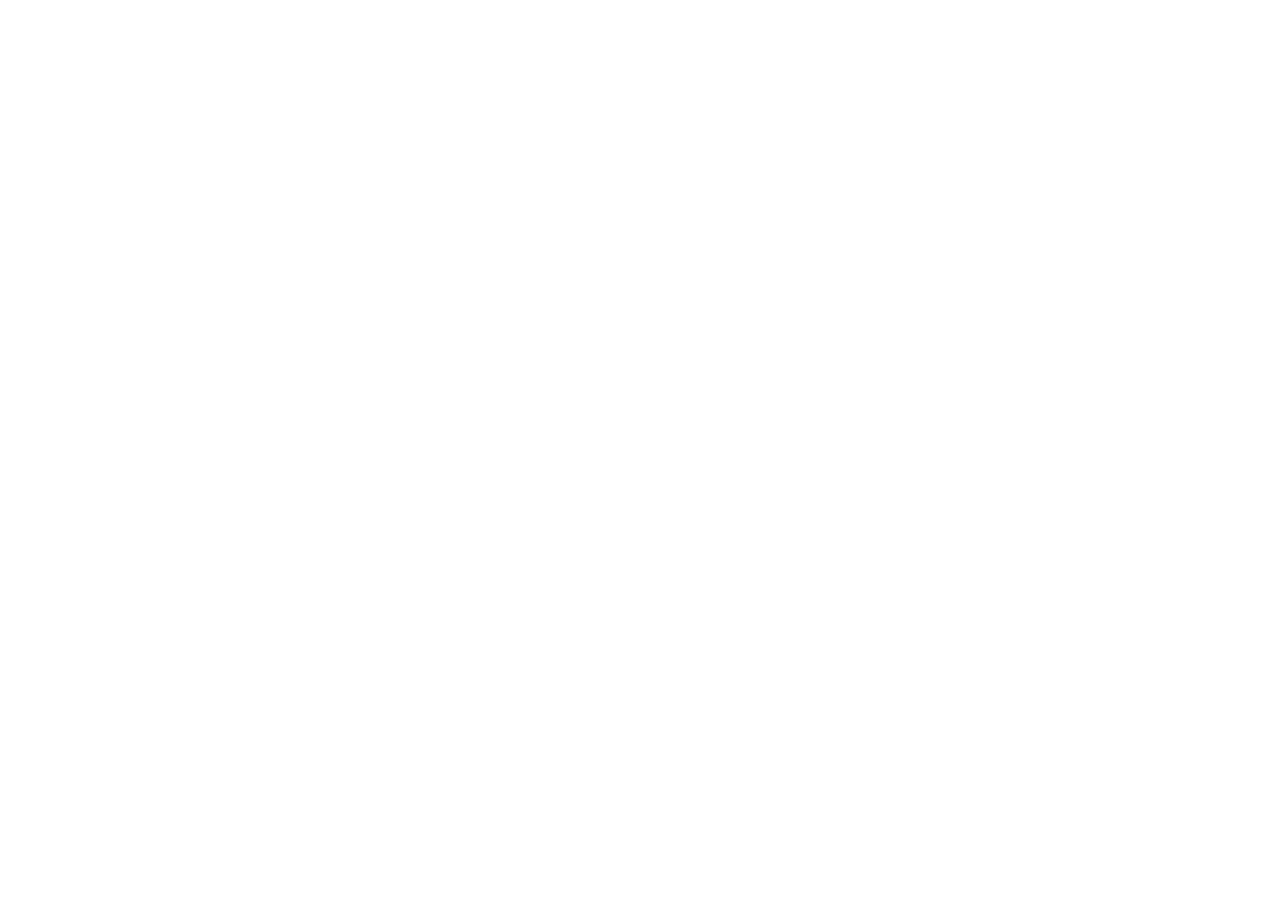
==== instapaper.html @ 8da57b31 "Initial index page created with css and js dependencies added" ====
<html>
  <head>
    <meta charset="UTF-8">
    <meta name="viewport" content="width=device-width, initial-scale=1.0">
    <meta http-equiv="X-UA-Compatible" content="ie=edge">
    <!-- Latest compiled and minified CSS -->
    <link rel="stylesheet" href="https://maxcdn.bootstrapcdn.com/bootstrap/3.3.7/css/bootstrap.min.css" integrity="sha384-BVYiiSIFeK1dGmJRAkycuHAHRg32OmUcww7on3RYdg4Va+PmSTsz/K68vbdEjh4u" crossorigin="anonymous">
    <!-- jQuery -->
    <script src="https://ajax.googleapis.com/ajax/libs/jquery/3.1.1/jquery.min.js"></script>
    <!-- Latest compiled and minified JavaScript -->
    <script src="https://maxcdn.bootstrapcdn.com/bootstrap/3.3.7/js/bootstrap.min.js" integrity="sha384-Tc5IQib027qvyjSMfHjOMaLkfuWVxZxUPnCJA7l2mCWNIpG9mGCD8wGNIcPD7Txa" crossorigin="anonymous"></script>
    <link rel="stylesheet" href="css/style.css">
    <title>Adrian Prieto</title>
  </head>
  <body>

  


  <script type="js/script.js"></script>
  </body>
</html>
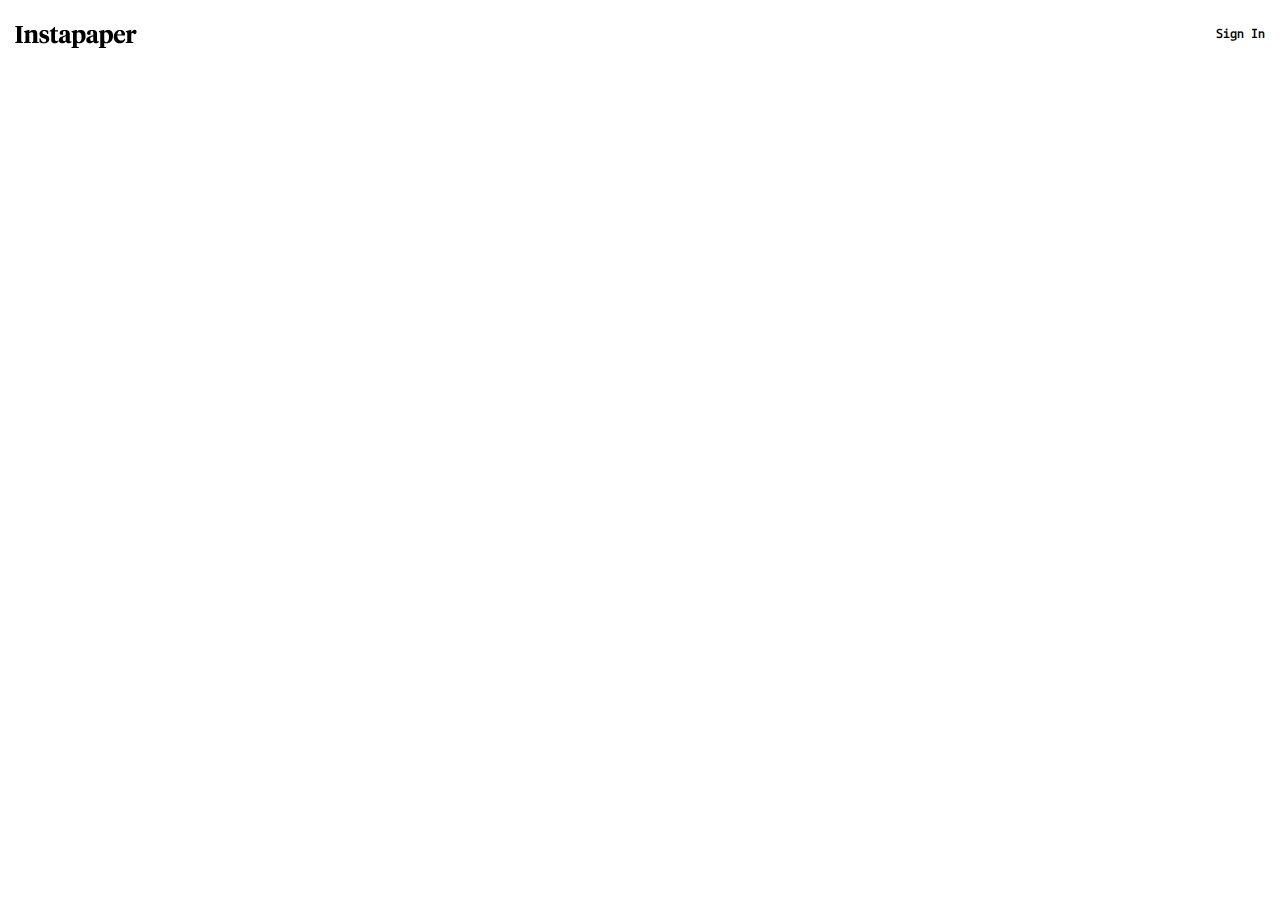
==== commit 97ded286: "navbar added" ====
--- a/instapaper.html
+++ b/instapaper.html
@@ -14,7 +14,46 @@
   </head>
   <body>
 
-  
+
+  <div class="nav">
+    <div class="logo">
+      <a href="#"><img src="img/brand-logo.png" alt="brand-logo"></a>
+    </div>
+    <div class="singin">
+        <a href="#">Sign In</a>
+    </div>
+  </div>
+
+
+
+  <section class="description">
+
+
+  </section>
+
+
+
+  <section class="save">
+
+  </section>
+
+
+
+  <section class="read">
+
+  </section>
+
+
+
+  <section class="create">
+
+  </section>
+
+
+
+  <section class="try">
+
+  </section>
 
 
   <script type="js/script.js"></script>
--- a/css/style.css
+++ b/css/style.css
@@ -0,0 +1,71 @@
+/* Colors
+
+white: #FFFFFF;
+black: #000000;
+
+*/
+
+/* FONTS */
+
+@import url('https://fonts.googleapis.com/css?family=Lekton:400,400i,700');
+
+* {
+  -moz-box-sizing: border-box;
+  -webkit-box-sizing: border-box;
+  box-sizing: border-box;
+}
+
+body {
+  font-family: 'Lekton', sans-serif;
+  background-color: #FFFFFF;
+}
+
+.nav {
+  padding-top: 10px;
+  min-height: 57px;
+}
+
+.logo {
+  padding: 5px;
+  float: left;
+}
+
+.singin {
+  padding: 15px;
+  float: right;
+}
+
+.singin a {
+  font-weight: bold;
+  color: #000000;
+}
+
+
+
+
+
+
+
+
+
+
+
+
+
+
+
+
+/* MEDIA QUERIES */
+
+/* Medium Screen */
+@media screen and (max-width: 768px) {
+
+
+}
+
+/* Portrait Phone and Landscape */
+@media screen and (max-width: 540px) {
+
+
+
+}
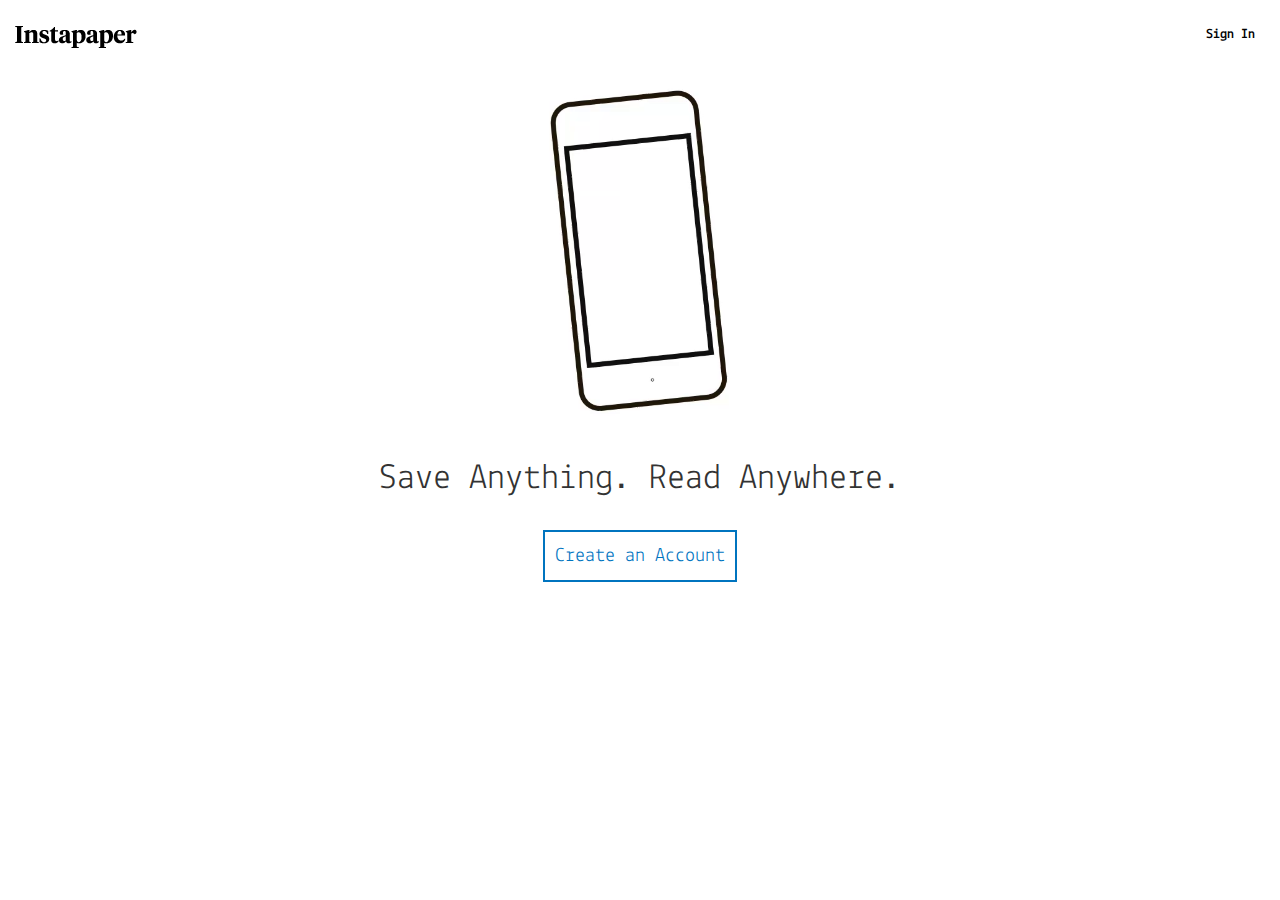
==== commit 320a62ff: "description section added" ====
--- a/instapaper.html
+++ b/instapaper.html
@@ -3,6 +3,7 @@
     <meta charset="UTF-8">
     <meta name="viewport" content="width=device-width, initial-scale=1.0">
     <meta http-equiv="X-UA-Compatible" content="ie=edge">
+    <link rel="icon" href="img/favicon.png">
     <!-- Latest compiled and minified CSS -->
     <link rel="stylesheet" href="https://maxcdn.bootstrapcdn.com/bootstrap/3.3.7/css/bootstrap.min.css" integrity="sha384-BVYiiSIFeK1dGmJRAkycuHAHRg32OmUcww7on3RYdg4Va+PmSTsz/K68vbdEjh4u" crossorigin="anonymous">
     <!-- jQuery -->
@@ -28,6 +29,22 @@
 
   <section class="description">
 
+    <div class="video">
+      <video class="intro_video" poster="img/landing_video_poster.png" preload="" autoplay="" loop="">
+        <source src="video/ip_landing_video_350kbps.mp4" type="video/mp4">
+        <source src="video/ip_landing_video_350kbps.webmhd.webm" type="video/webm">
+        <img class="hero_image_fallback" src="img/landing_video_fallback.png" alt="Instapaper works on iPhone, iPad, Android, Kindle, and Desktop" title="Instapaper works on iPhone, iPad, Android, Kindle, and Desktop">
+      </video>
+    </div>
+
+    <div class="row video-info">
+      <h1 class="center-text">Save Anything. Read Anywhere.</h1>
+      <div class="row">
+        <div class="col-sm-4 col-sm-offset-4">
+          <input type="button" class="info_button" value="Create an Account">
+        </div>
+      </div>
+    </div>
 
   </section>
 
--- a/css/style.css
+++ b/css/style.css
@@ -2,6 +2,7 @@
 
 white: #FFFFFF;
 black: #000000;
+blue:  FFFFFF;
 
 */
 
@@ -31,7 +32,7 @@
 }
 
 .singin {
-  padding: 15px;
+  padding: 15px 25px 15px 15px;
   float: right;
 }
 
@@ -40,16 +41,41 @@
   color: #000000;
 }
 
+.intro_video {
+  margin: 0 auto;
+  display: block;
+  max-height: 378px;
+}
 
+.video_info {
+  vertical-align: middle;
+}
 
+.video_info h1 {
+  font-size: 48px;
+}
 
+.center-text {
+  text-align: center;
+  margin-left: 15%;
+  margin-right: 15%;
+}
 
+input.info_button {
+  font-size: 20px;
+  margin: 20px auto;
+  padding: 10px;
+  display: block;
+  background-color: #FFFFFF;
+  color: #0074bf;
+  border: 2px solid #0074bf;
+  transition: background-color 0.2s ease;
+}
 
-
-
-
-
-
+input.info_button:hover {
+  color: #FFFFFF;
+  background-color: #0074bf;
+}
 
 
 
@@ -60,12 +86,22 @@
 /* Medium Screen */
 @media screen and (max-width: 768px) {
 
+  .intro_video {
+    max-height: 300;
+  }
+
+  .video_info h1 {
+    font-size: 30px;
+  }
 
 }
 
 /* Portrait Phone and Landscape */
 @media screen and (max-width: 540px) {
 
+  .intro_video {
+    max-height: 255px;
+  }
 
 
 }
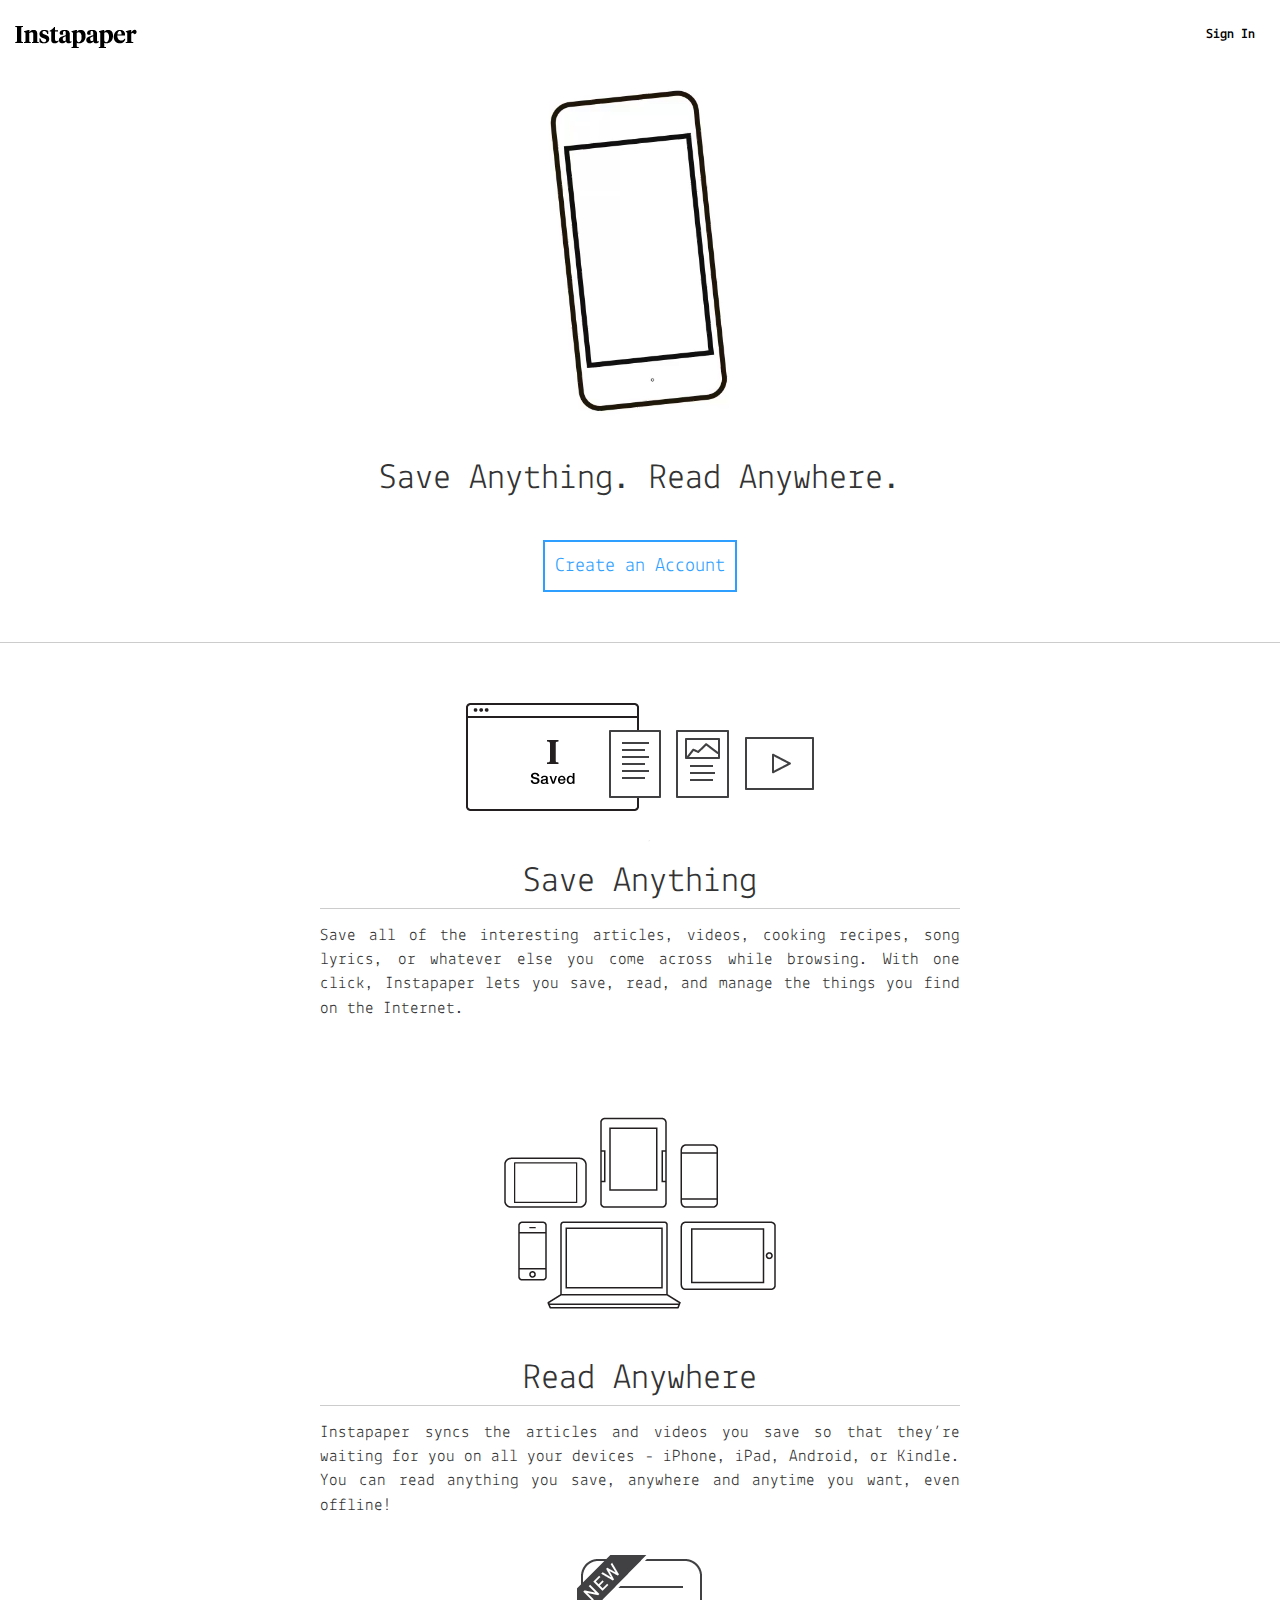
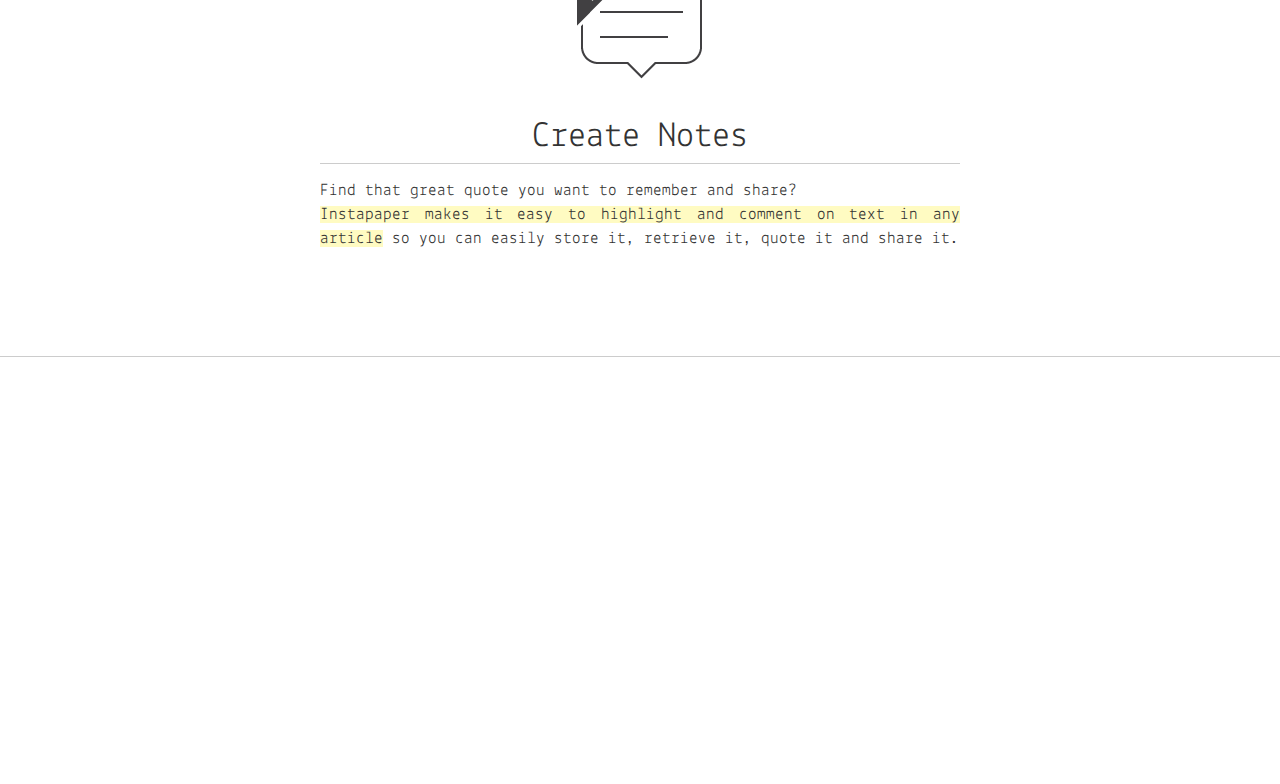
==== commit 246140c2: "save and create sections added to landing page" ====
--- a/instapaper.html
+++ b/instapaper.html
@@ -16,6 +16,8 @@
   <body>
 
 
+  <!-- NAVBAR -->
+
   <div class="nav">
     <div class="logo">
       <a href="#"><img src="img/brand-logo.png" alt="brand-logo"></a>
@@ -23,11 +25,13 @@
     <div class="singin">
         <a href="#">Sign In</a>
     </div>
-  </div>
+  </div><!-- END NAVBAR -->
 
 
 
-  <section class="description">
+  <!-- DESCRIPTION -->
+
+  <section class="description margin-bottom">
 
     <div class="video">
       <video class="intro_video" poster="img/landing_video_poster.png" preload="" autoplay="" loop="">
@@ -46,33 +50,79 @@
       </div>
     </div>
 
-  </section>
+  </section><!-- END DESCRIPTION -->
 
 
 
-  <section class="save">
+  <!-- SAVE -->
 
-  </section>
+  <section class="save border-top">
+      <div class="col-xs-10 col-xs-offset-1 col-sm-6 col-sm-offset-3">
+
+        <div class="row">
+          <img class="img-responsive"src="img/landing_save_anything.png" alt="landing_save_anything">
+        </div>
+
+        <div class="row">
+          <h1>Save Anything</h1>
+          <p>Save all of the interesting articles, videos, cooking recipes, song lyrics, or whatever else you come across while browsing. With one click, Instapaper lets you save, read, and manage the things you find on the Internet.</p>
+        </div>
+
+      </div>
+  </section><!-- END SAVE -->
 
 
 
+  <!-- READ -->
+
   <section class="read">
+    <div class="col-xs-10 col-xs-offset-1 col-sm-6 col-sm-offset-3">
 
-  </section>
+      <div class="row">
+        <img class="img-responsive"src="img/landing_read_anywhere.png" alt="landing_read_anywhere">
+      </div>
+
+      <div class="row">
+        <h1>Read Anywhere</h1>
+        <p>Instapaper syncs the articles and videos you save so that they’re waiting for you on all your devices - iPhone, iPad, Android, or Kindle. You can read anything you save, anywhere and anytime you want, even offline!</p>
+      </div>
+
+    </div>
+  </section><!-- END READ -->
 
 
 
-  <section class="create">
+  <!-- CREATE -->
 
-  </section>
+  <section class="create margin-bottom">
+
+    <div class="col-xs-10 col-xs-offset-1 col-sm-6 col-sm-offset-3">
+
+      <div class="row">
+        <img class="img-responsive"src="img/landing_notes.png" alt="landing_notes">
+      </div>
+
+      <div class="row">
+        <h1>Create Notes</h1>
+        <p>Find that great quote you want to remember and share? <br>
+          <span class="highlighted">Instapaper makes it easy to highlight and comment on text in any article</span> so you can easily store it, retrieve it, quote it and share it.</p>
+      </div>
+
+    </div>
+
+  </section><!-- END CREATE -->
 
 
 
-  <section class="try">
+  <!-- TRY -->
+  <section class="try border-top">
 
-  </section>
+  </section><!-- END TRY -->
 
 
+  <!-- SCRIPTS -->
+
   <script type="js/script.js"></script>
+
   </body>
 </html>
--- a/css/style.css
+++ b/css/style.css
@@ -2,7 +2,8 @@
 
 white: #FFFFFF;
 black: #000000;
-blue:  FFFFFF;
+blue:  #2E9FFF;
+cream: #FFFBC2;
 
 */
 
@@ -20,6 +21,8 @@
   font-family: 'Lekton', sans-serif;
   background-color: #FFFFFF;
 }
+
+/* NAV */
 
 .nav {
   padding-top: 10px;
@@ -39,6 +42,47 @@
 .singin a {
   font-weight: bold;
   color: #000000;
+}
+
+/* SECTION */
+
+section {
+  min-height: 428px;
+}
+
+section {
+  padding-top: 40px;
+}
+
+section img {
+  margin: 0 auto;
+}
+
+section h1 {
+  text-align: center;
+  border-bottom: 1px solid #ccc;
+  padding-bottom: 5px;
+  margin-bottom: 15px;
+}
+
+section p {
+  font-size: 17px;
+  text-align: justify;
+}
+
+.margin-bottom {
+  margin-bottom: 30px;
+}
+
+.border-top {
+  border-top: 1px solid #ccc;
+}
+
+
+/* DESCRIPTION  */
+
+section.description {
+  padding-top: 0;
 }
 
 .intro_video {
@@ -67,17 +111,28 @@
   padding: 10px;
   display: block;
   background-color: #FFFFFF;
-  color: #0074bf;
-  border: 2px solid #0074bf;
-  transition: background-color 0.2s ease;
+  color: #2E9FFF;
+  border: 2px solid #2E9FFF;
+  transition: background-color 0.3s ease;
 }
 
 input.info_button:hover {
   color: #FFFFFF;
-  background-color: #0074bf;
+  background-color: #2E9FFF;
 }
 
 
+/* SAVE */
+
+section.description h1 {
+  border-bottom: none;
+}
+
+/* CREATE */
+
+p span.highlighted {
+  background: #FFFBC2;
+}
 
 
 
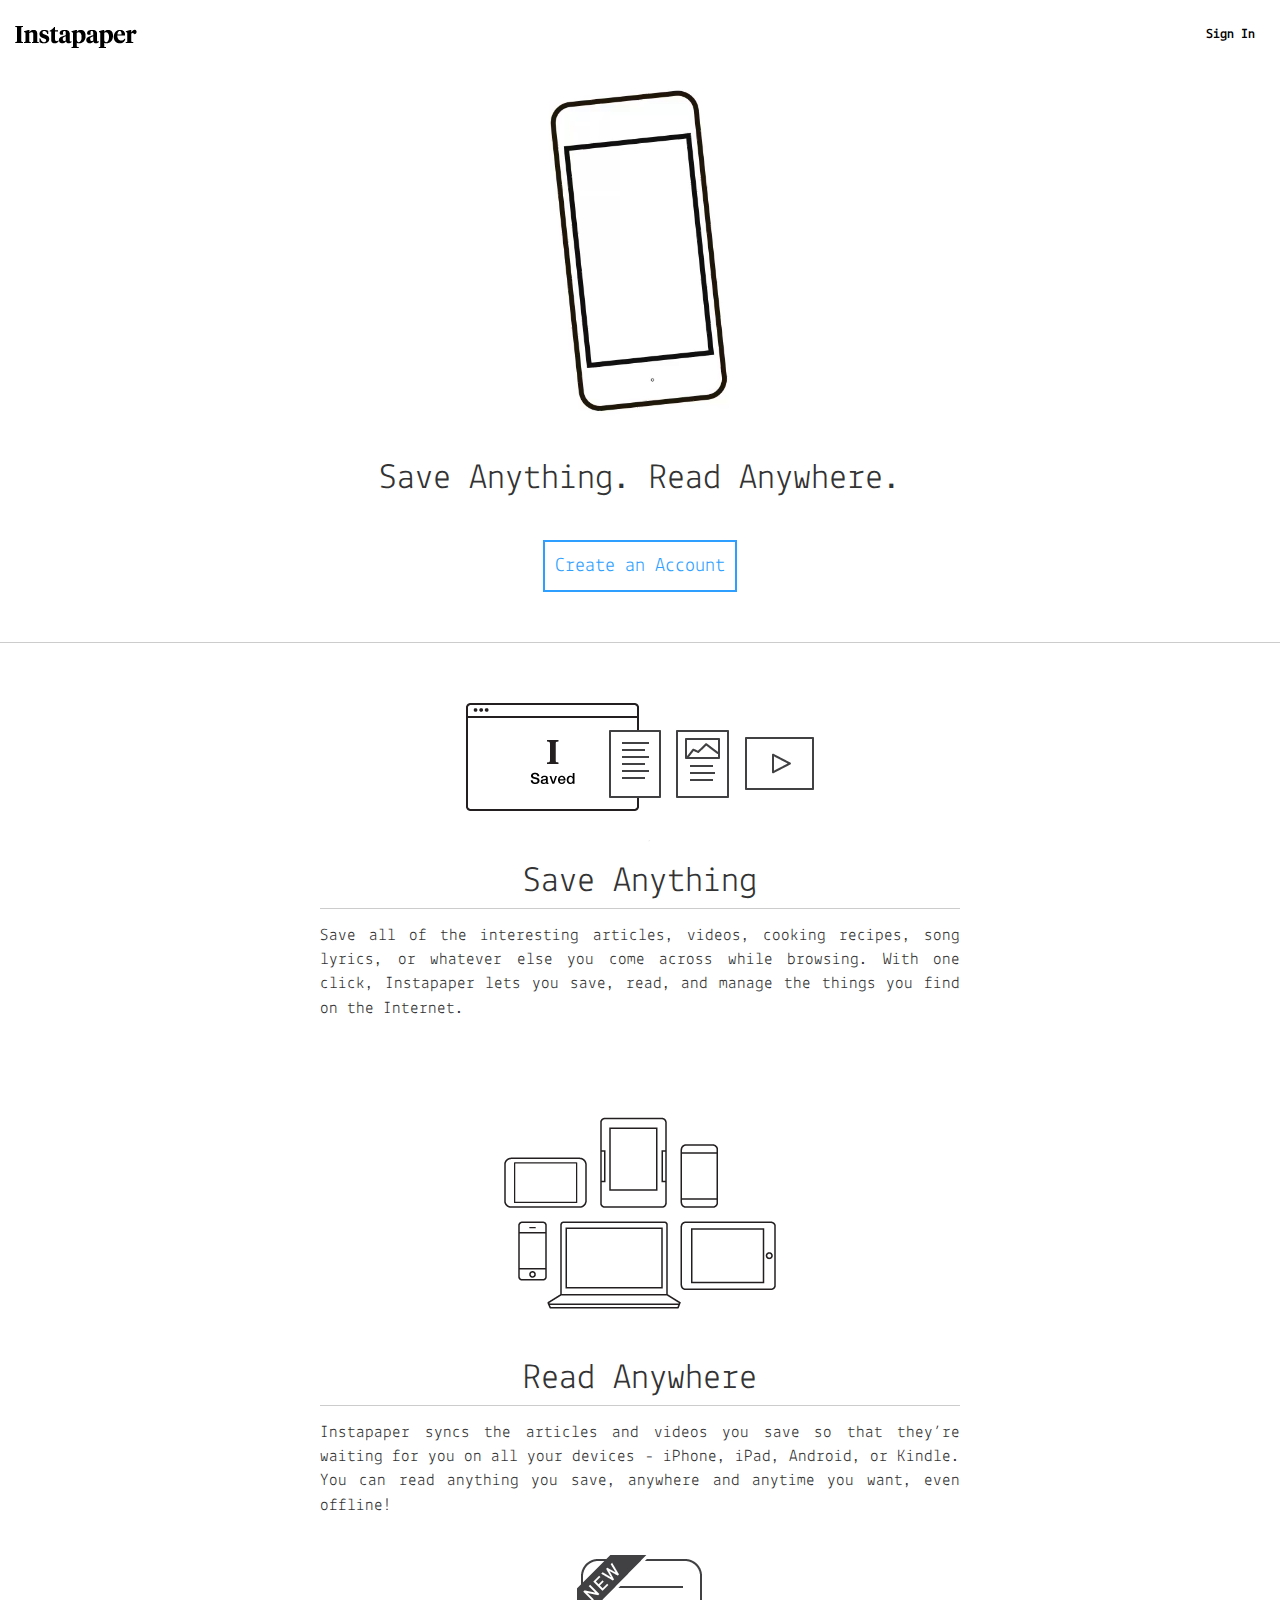
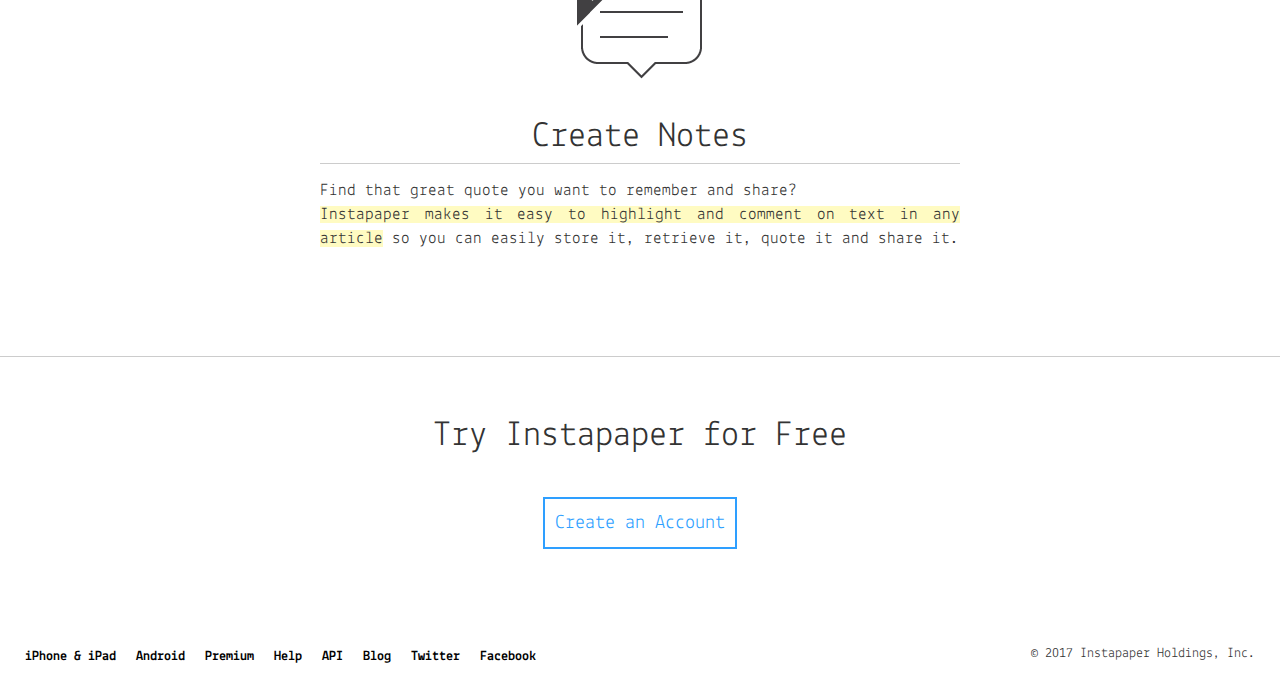
==== commit 3eba316e: "try section and footer added to landing page" ====
--- a/instapaper.html
+++ b/instapaper.html
@@ -22,7 +22,7 @@
     <div class="logo">
       <a href="#"><img src="img/brand-logo.png" alt="brand-logo"></a>
     </div>
-    <div class="singin">
+    <div class="nav-link">
         <a href="#">Sign In</a>
     </div>
   </div><!-- END NAVBAR -->
@@ -41,8 +41,8 @@
       </video>
     </div>
 
-    <div class="row video-info">
-      <h1 class="center-text">Save Anything. Read Anywhere.</h1>
+    <div class="row header-info">
+      <h1 class="center_text no-border">Save Anything. Read Anywhere.</h1>
       <div class="row">
         <div class="col-sm-4 col-sm-offset-4">
           <input type="button" class="info_button" value="Create an Account">
@@ -117,7 +117,41 @@
   <!-- TRY -->
   <section class="try border-top">
 
+    <div class="row header-info">
+      <h1 class="center_text no-border">Try Instapaper for Free</h1>
+      <div class="row">
+        <div class="col-sm-4 col-sm-offset-4">
+          <input type="button" class="info_button" value="Create an Account">
+        </div>
+      </div>
+    </div>
+
   </section><!-- END TRY -->
+
+  <footer class="nav-link">
+
+    <div class="footer">
+
+      <div class="links">
+        <a href="#">iPhone &amp iPad</a>
+        <a href="#">Android</a>
+        <a href="#">Premium</a>
+        <a href="#">Help</a>
+        <a href="#">API</a>
+        <a href="#">Blog</a>
+        <a href="#">Twitter</a>
+        <a href="#">Facebook</a>
+      </div>
+
+      <div class="leyend">
+        <p class="copy">© 2017 Instapaper Holdings, Inc.</p>
+      </div>
+
+    </div>
+
+
+
+  </footer>
 
 
   <!-- SCRIPTS -->
--- a/css/style.css
+++ b/css/style.css
@@ -7,7 +7,7 @@
 
 */
 
-/* FONTS */
+/* ********* FONTS ********* */
 
 @import url('https://fonts.googleapis.com/css?family=Lekton:400,400i,700');
 
@@ -22,7 +22,7 @@
   background-color: #FFFFFF;
 }
 
-/* NAV */
+/* ********* NAV ********* */
 
 .nav {
   padding-top: 10px;
@@ -34,17 +34,20 @@
   float: left;
 }
 
-.singin {
+.nav a {
+  float: right;
+}
+
+.nav-link {
   padding: 15px 25px 15px 15px;
-  float: right;
-}
-
-.singin a {
+}
+
+.nav-link a {
   font-weight: bold;
   color: #000000;
 }
 
-/* SECTION */
+/* ********* SECTION ********* */
 
 section {
   min-height: 428px;
@@ -79,7 +82,7 @@
 }
 
 
-/* DESCRIPTION  */
+/* ********* DESCRIPTION ********* */
 
 section.description {
   padding-top: 0;
@@ -95,11 +98,11 @@
   vertical-align: middle;
 }
 
-.video_info h1 {
+.header_info h1 {
   font-size: 48px;
 }
 
-.center-text {
+.center_text {
   text-align: center;
   margin-left: 15%;
   margin-right: 15%;
@@ -122,25 +125,73 @@
 }
 
 
-/* SAVE */
-
-section.description h1 {
+/* ********* SAVE ********* */
+
+section h1.no-border {
   border-bottom: none;
 }
 
-/* CREATE */
+/* ********* CREATE ********* */
 
 p span.highlighted {
   background: #FFFBC2;
 }
 
-
-
-/* MEDIA QUERIES */
+/* ********* TRY ********* */
+
+section.try {
+  min-height: 241px;
+}
+
+section.try h1.noborder {
+  font-size: xx-large;
+}
+
+.try {
+  padding-bottom: 60px;
+}
+
+/* ********* FOOTER ********* */
+
+footer {
+  text-align: center;
+}
+
+footer.nav-link {
+  margin-bottom: 30px;
+}
+
+.links {
+  float: left;
+  width: 60%;
+}
+
+.leyend {
+  float: right;
+  width: 40%;
+}
+
+.footer {
+  padding-bottom: 10px;
+}
+
+.footer a {
+  float: left;
+  margin: 3px auto;
+  padding: 0 10px 0 10px;
+  text-align: center;
+}
+
+.footer p {
+  float: right;
+}
+
+/* ********* MEDIA QUERIES ********* */
 
 /* Medium Screen */
 @media screen and (max-width: 768px) {
 
+
   .intro_video {
     max-height: 300;
   }
@@ -149,6 +200,33 @@
     font-size: 30px;
   }
 
+  /* FOOTER */
+
+  footer.nav-link {
+    margin-bottom: 0;
+  }
+
+  .footer a {
+    float: none;
+    margin-top: 0px;
+  }
+
+  .footer p.copy {
+    margin-top: 15px;
+    float: none;
+    text-align: center;
+  }
+
+  .links {
+    float: none;
+    width: 100%;
+  }
+
+  .leyend {
+    float: none;
+    width: 100%;
+  }
+
 }
 
 /* Portrait Phone and Landscape */
@@ -158,5 +236,8 @@
     max-height: 255px;
   }
 
-
-}
+  .footer {
+    padding-bottom: 10px;
+  }
+
+}
